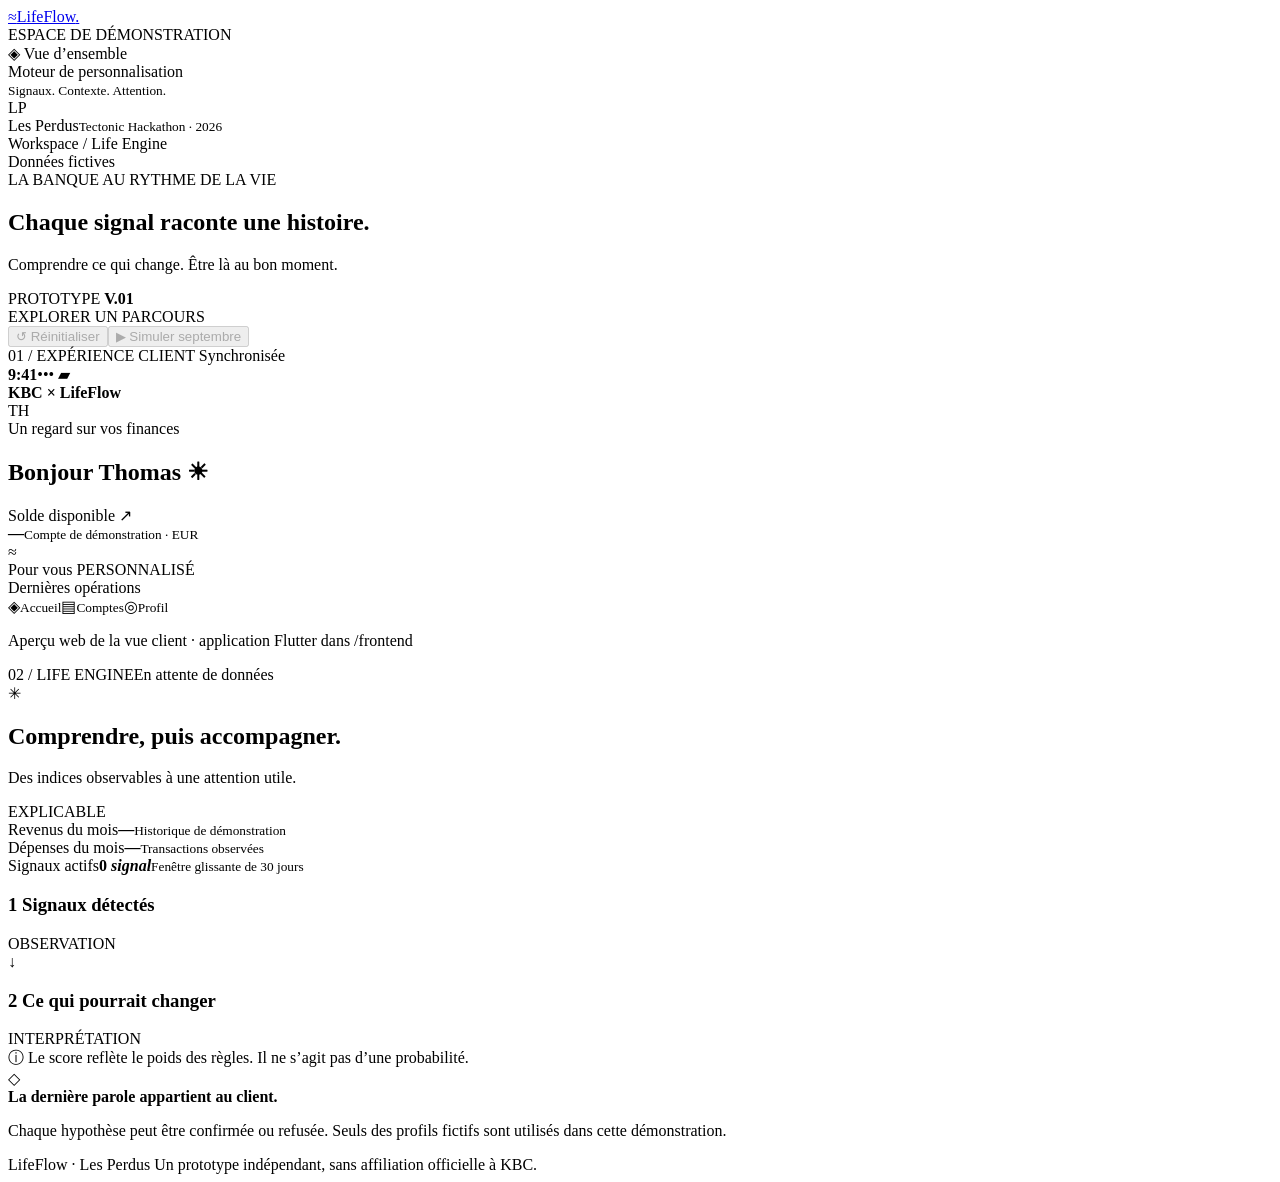
==== dashboard/index.html @ b4133b8f "first version" ====
<!doctype html>
<html lang="fr">
<head>
  <meta charset="utf-8"><meta name="viewport" content="width=device-width, initial-scale=1">
  <title>LifeFlow — Chaque vie a son rythme</title>
  <link rel="stylesheet" href="/assets/style.css">
  <script src="/assets/app.js" defer></script>
</head>
<body>
  <aside class="sidebar">
    <a class="brand" href="/" aria-label="Accueil LifeFlow"><span class="brand-icon">≈</span>LifeFlow<span class="brand-dot">.</span></a>
    <div class="workspace-label">ESPACE DE DÉMONSTRATION</div>
    <div class="nav-item active"><span>◈</span> Vue d’ensemble</div>
    <div class="sidebar-note"><span class="small-circle"></span> Moteur de personnalisation<br><small>Signaux. Contexte. Attention.</small></div>
    <div class="sidebar-bottom"><div class="team-avatar">LP</div><div>Les Perdus<small>Tectonic Hackathon · 2026</small></div></div>
  </aside>
  <main>
    <header><div class="breadcrumb">Workspace <span>/</span> Life Engine</div><div class="demo-pill"><i></i> Données fictives</div></header>
    <section class="heading"><div><div class="eyebrow">LA BANQUE AU RYTHME DE LA VIE</div><h1>Chaque signal raconte une histoire.</h1><p>Comprendre ce qui change. Être là au bon moment.</p></div><div class="version">PROTOTYPE <b>V.01</b></div></section>
    <div id="error" class="error" role="alert" hidden></div>
    <form id="token-form" class="token-form" hidden><label>Jeton de démonstration <input id="token" type="password" autocomplete="off" required></label><button class="primary">Se connecter</button></form>
    <section class="toolbar"><div><span class="control-label">EXPLORER UN PARCOURS</span><div id="customers" class="customer-tabs" role="group" aria-label="Clients"></div></div><div class="simulation-controls"><button id="reset" class="secondary" disabled>↺ Réinitialiser</button><button id="simulate" class="primary" disabled>▶ Simuler septembre</button></div></section>
    <div class="workspace">
      <section class="customer-column"><div class="section-label"><span>01 / EXPÉRIENCE CLIENT</span><span class="live"><i></i> Synchronisée</span></div>
        <div class="phone"><div class="phone-top"><b>9:41</b><span>••• ▰</span></div><div class="bank-header"><strong>KBC <span>× LifeFlow</span></strong><div class="avatar" id="phone-avatar">TH</div></div>
          <div class="greeting">Un regard sur vos finances</div><h2 id="greeting">Bonjour Thomas <span>☀</span></h2>
          <div class="balance-card"><div>Solde disponible <span>↗</span></div><strong id="balance">—</strong><small>Compte de démonstration · EUR</small><div class="card-decoration">≈</div></div>
          <div class="phone-section-title">Pour vous <span class="personal-badge">PERSONNALISÉ</span></div>
          <div id="personalization" aria-live="polite"></div>
          <div class="phone-section-title">Dernières opérations <span id="period"></span></div><div id="transactions"></div>
          <div class="phone-nav"><span class="selected">◈<small>Accueil</small></span><span>▤<small>Comptes</small></span><span>◎<small>Profil</small></span></div>
        </div><p class="phone-caption">Aperçu web de la vue client · application Flutter dans /frontend</p>
      </section>
      <section class="engine-column"><div class="section-label"><span>02 / LIFE ENGINE</span><span id="engine-status">En attente de données</span></div>
        <div class="engine-intro"><div class="engine-icon">✳</div><div><h2>Comprendre, puis accompagner.</h2><p>Des indices observables à une attention utile.</p></div><span class="outline-badge">EXPLICABLE</span></div>
        <div class="stats"><div><span>Revenus du mois</span><strong id="income">—</strong><small id="month">Historique de démonstration</small></div><div><span>Dépenses du mois</span><strong id="expenses">—</strong><small>Transactions observées</small></div><div><span>Signaux actifs</span><strong id="signal-count">0 <em>signal</em></strong><small>Fenêtre glissante de 30 jours</small></div></div>
        <article class="panel"><div class="panel-heading"><h3><span class="step">1</span> Signaux détectés</h3><span class="muted">OBSERVATION</span></div><div id="signals"></div></article>
        <div class="connector">↓</div>
        <article class="panel"><div class="panel-heading"><h3><span class="step">2</span> Ce qui pourrait changer</h3><span class="muted">INTERPRÉTATION</span></div><div id="events"></div><div class="score-note">ⓘ Le score reflète le poids des règles. Il ne s’agit pas d’une probabilité.</div></article>
        <div class="trust-card"><span>◇</span><div><strong>La dernière parole appartient au client.</strong><p>Chaque hypothèse peut être confirmée ou refusée. Seuls des profils fictifs sont utilisés dans cette démonstration.</p></div></div>
      </section>
    </div><footer>LifeFlow · Les Perdus <span>Un prototype indépendant, sans affiliation officielle à KBC.</span></footer>
  </main>
  <dialog id="plan-dialog"><button id="close-dialog" class="dialog-close" aria-label="Fermer">×</button><div class="eyebrow">VOTRE PROCHAINE ÉTAPE</div><h2 id="plan-title"></h2><p id="plan-copy"></p><small>Une piste de réflexion pour cette démonstration.</small></dialog>
</body>
</html>
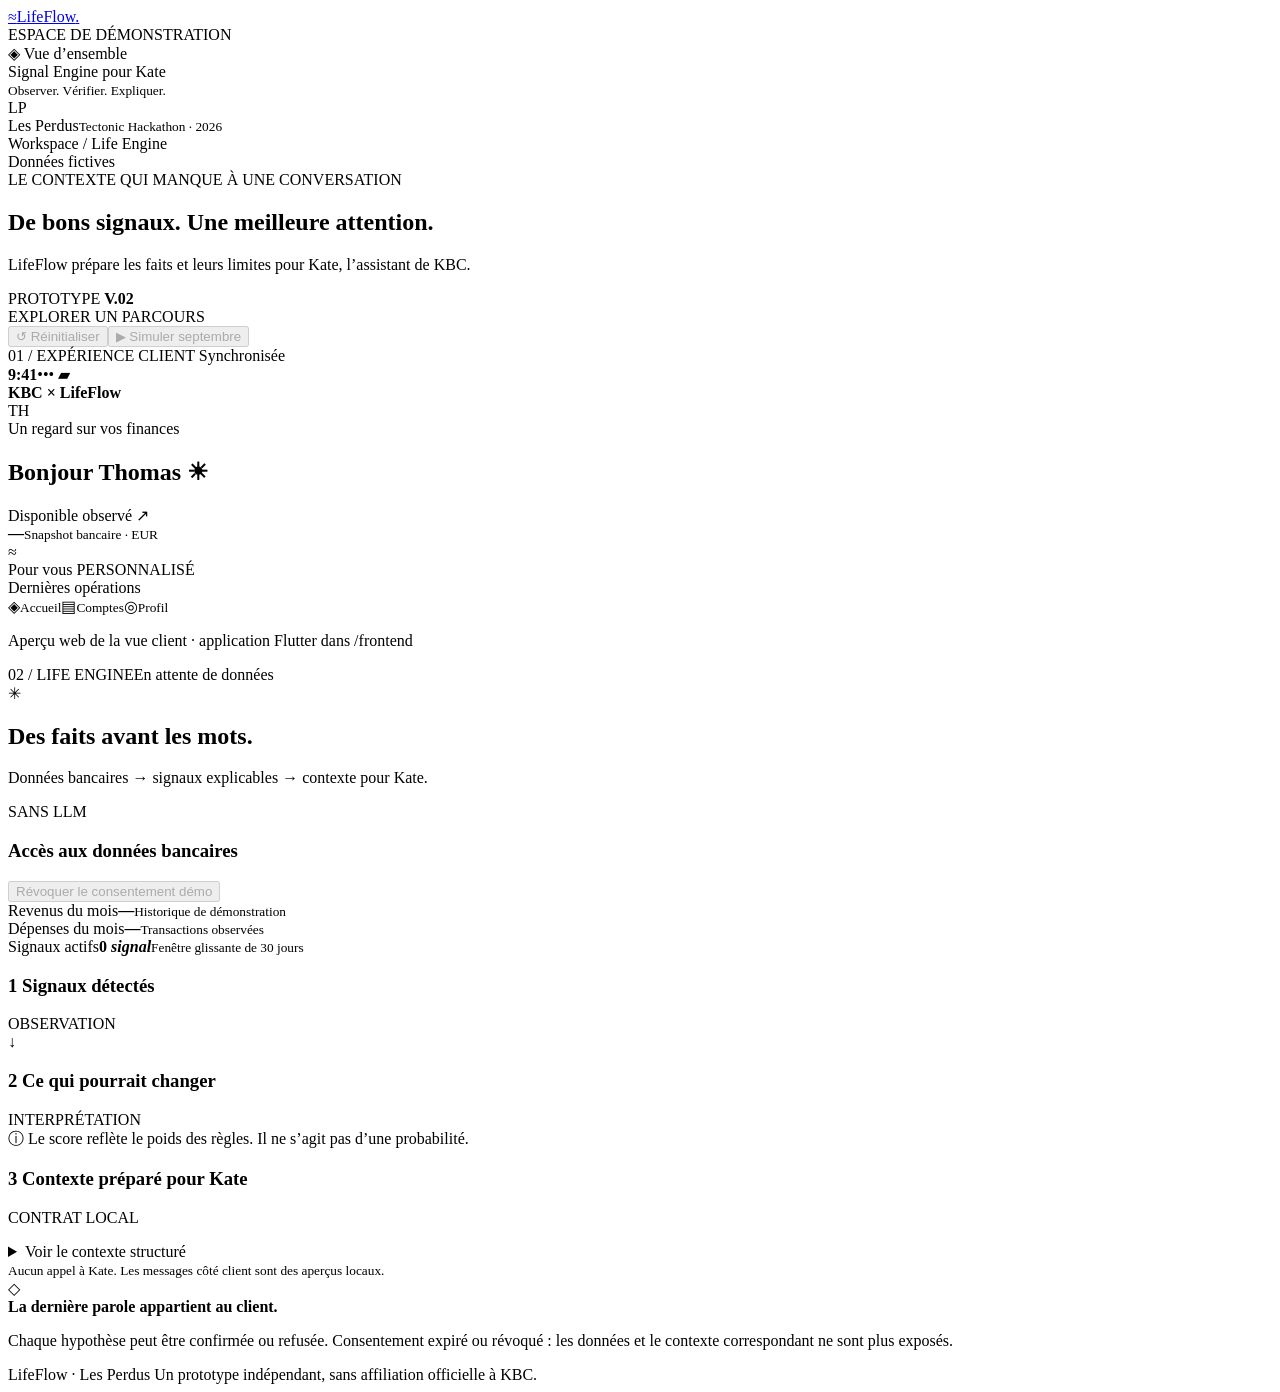
==== commit d5ac2b55: "modif DB kbc" ====
--- a/dashboard/index.html
+++ b/dashboard/index.html
@@ -11,12 +11,12 @@
     <a class="brand" href="/" aria-label="Accueil LifeFlow"><span class="brand-icon">≈</span>LifeFlow<span class="brand-dot">.</span></a>
     <div class="workspace-label">ESPACE DE DÉMONSTRATION</div>
     <div class="nav-item active"><span>◈</span> Vue d’ensemble</div>
-    <div class="sidebar-note"><span class="small-circle"></span> Moteur de personnalisation<br><small>Signaux. Contexte. Attention.</small></div>
+    <div class="sidebar-note"><span class="small-circle"></span> Signal Engine pour Kate<br><small>Observer. Vérifier. Expliquer.</small></div>
     <div class="sidebar-bottom"><div class="team-avatar">LP</div><div>Les Perdus<small>Tectonic Hackathon · 2026</small></div></div>
   </aside>
   <main>
     <header><div class="breadcrumb">Workspace <span>/</span> Life Engine</div><div class="demo-pill"><i></i> Données fictives</div></header>
-    <section class="heading"><div><div class="eyebrow">LA BANQUE AU RYTHME DE LA VIE</div><h1>Chaque signal raconte une histoire.</h1><p>Comprendre ce qui change. Être là au bon moment.</p></div><div class="version">PROTOTYPE <b>V.01</b></div></section>
+    <section class="heading"><div><div class="eyebrow">LE CONTEXTE QUI MANQUE À UNE CONVERSATION</div><h1>De bons signaux. Une meilleure attention.</h1><p>LifeFlow prépare les faits et leurs limites pour Kate, l’assistant de KBC.</p></div><div class="version">PROTOTYPE <b>V.02</b></div></section>
     <div id="error" class="error" role="alert" hidden></div>
     <form id="token-form" class="token-form" hidden><label>Jeton de démonstration <input id="token" type="password" autocomplete="off" required></label><button class="primary">Se connecter</button></form>
     <section class="toolbar"><div><span class="control-label">EXPLORER UN PARCOURS</span><div id="customers" class="customer-tabs" role="group" aria-label="Clients"></div></div><div class="simulation-controls"><button id="reset" class="secondary" disabled>↺ Réinitialiser</button><button id="simulate" class="primary" disabled>▶ Simuler septembre</button></div></section>
@@ -24,7 +24,8 @@
       <section class="customer-column"><div class="section-label"><span>01 / EXPÉRIENCE CLIENT</span><span class="live"><i></i> Synchronisée</span></div>
         <div class="phone"><div class="phone-top"><b>9:41</b><span>••• ▰</span></div><div class="bank-header"><strong>KBC <span>× LifeFlow</span></strong><div class="avatar" id="phone-avatar">TH</div></div>
           <div class="greeting">Un regard sur vos finances</div><h2 id="greeting">Bonjour Thomas <span>☀</span></h2>
-          <div class="balance-card"><div>Solde disponible <span>↗</span></div><strong id="balance">—</strong><small>Compte de démonstration · EUR</small><div class="card-decoration">≈</div></div>
+          <div class="balance-card"><div>Disponible observé <span>↗</span></div><strong id="balance">—</strong><small id="balance-note">Snapshot bancaire · EUR</small><div class="card-decoration">≈</div></div>
+          <div id="credit-note" class="credit-note" hidden></div>
           <div class="phone-section-title">Pour vous <span class="personal-badge">PERSONNALISÉ</span></div>
           <div id="personalization" aria-live="polite"></div>
           <div class="phone-section-title">Dernières opérations <span id="period"></span></div><div id="transactions"></div>
@@ -32,12 +33,14 @@
         </div><p class="phone-caption">Aperçu web de la vue client · application Flutter dans /frontend</p>
       </section>
       <section class="engine-column"><div class="section-label"><span>02 / LIFE ENGINE</span><span id="engine-status">En attente de données</span></div>
-        <div class="engine-intro"><div class="engine-icon">✳</div><div><h2>Comprendre, puis accompagner.</h2><p>Des indices observables à une attention utile.</p></div><span class="outline-badge">EXPLICABLE</span></div>
+        <div class="engine-intro"><div class="engine-icon">✳</div><div><h2>Des faits avant les mots.</h2><p>Données bancaires → signaux explicables → contexte pour Kate.</p></div><span class="outline-badge">SANS LLM</span></div>
+        <article class="panel banking-panel"><div class="panel-heading"><h3>Accès aux données bancaires</h3><span id="consent-status" class="outline-badge"></span></div><div id="consent-summary"></div><div id="accounts"></div><button id="consent-toggle" class="secondary" disabled>Révoquer le consentement démo</button></article>
         <div class="stats"><div><span>Revenus du mois</span><strong id="income">—</strong><small id="month">Historique de démonstration</small></div><div><span>Dépenses du mois</span><strong id="expenses">—</strong><small>Transactions observées</small></div><div><span>Signaux actifs</span><strong id="signal-count">0 <em>signal</em></strong><small>Fenêtre glissante de 30 jours</small></div></div>
-        <article class="panel"><div class="panel-heading"><h3><span class="step">1</span> Signaux détectés</h3><span class="muted">OBSERVATION</span></div><div id="signals"></div></article>
+        <article class="panel"><div class="panel-heading"><h3><span class="step">1</span> Signaux détectés</h3><span class="muted">OBSERVATION</span></div><div id="signals"></div><div id="quality" class="quality-note"></div></article>
         <div class="connector">↓</div>
         <article class="panel"><div class="panel-heading"><h3><span class="step">2</span> Ce qui pourrait changer</h3><span class="muted">INTERPRÉTATION</span></div><div id="events"></div><div class="score-note">ⓘ Le score reflète le poids des règles. Il ne s’agit pas d’une probabilité.</div></article>
-        <div class="trust-card"><span>◇</span><div><strong>La dernière parole appartient au client.</strong><p>Chaque hypothèse peut être confirmée ou refusée. Seuls des profils fictifs sont utilisés dans cette démonstration.</p></div></div>
+        <article class="panel kate-panel"><div class="panel-heading"><h3><span class="step">3</span> Contexte préparé pour Kate</h3><span class="outline-badge">CONTRAT LOCAL</span></div><p id="kate-summary"></p><details><summary>Voir le contexte structuré</summary><pre id="kate-context"></pre></details><small>Aucun appel à Kate. Les messages côté client sont des aperçus locaux.</small></article>
+        <div class="trust-card"><span>◇</span><div><strong>La dernière parole appartient au client.</strong><p>Chaque hypothèse peut être confirmée ou refusée. Consentement expiré ou révoqué : les données et le contexte correspondant ne sont plus exposés.</p></div></div>
       </section>
     </div><footer>LifeFlow · Les Perdus <span>Un prototype indépendant, sans affiliation officielle à KBC.</span></footer>
   </main>
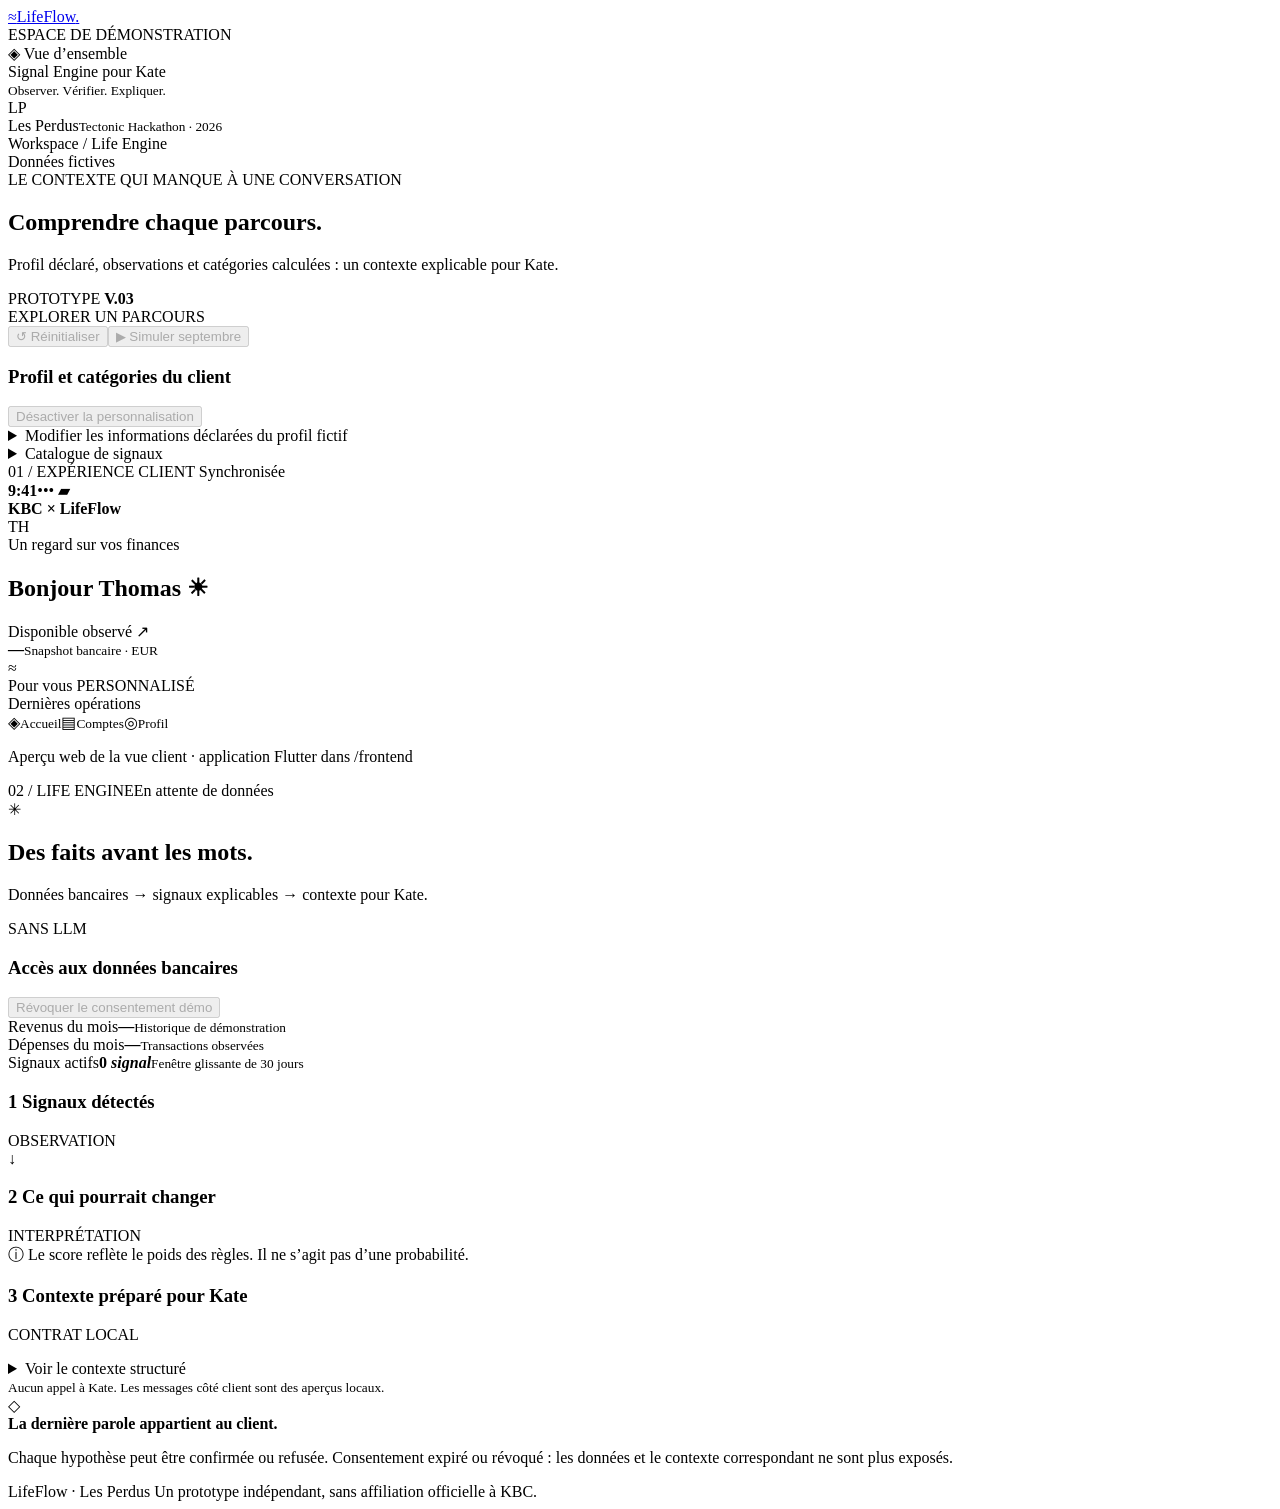
==== commit 5a4dfbd4: "better signal: 40 new signal" ====
--- a/dashboard/index.html
+++ b/dashboard/index.html
@@ -16,10 +16,11 @@
   </aside>
   <main>
     <header><div class="breadcrumb">Workspace <span>/</span> Life Engine</div><div class="demo-pill"><i></i> Données fictives</div></header>
-    <section class="heading"><div><div class="eyebrow">LE CONTEXTE QUI MANQUE À UNE CONVERSATION</div><h1>De bons signaux. Une meilleure attention.</h1><p>LifeFlow prépare les faits et leurs limites pour Kate, l’assistant de KBC.</p></div><div class="version">PROTOTYPE <b>V.02</b></div></section>
+    <section class="heading"><div><div class="eyebrow">LE CONTEXTE QUI MANQUE À UNE CONVERSATION</div><h1>Comprendre chaque parcours.</h1><p>Profil déclaré, observations et catégories calculées : un contexte explicable pour Kate.</p></div><div class="version">PROTOTYPE <b>V.03</b></div></section>
     <div id="error" class="error" role="alert" hidden></div>
     <form id="token-form" class="token-form" hidden><label>Jeton de démonstration <input id="token" type="password" autocomplete="off" required></label><button class="primary">Se connecter</button></form>
     <section class="toolbar"><div><span class="control-label">EXPLORER UN PARCOURS</span><div id="customers" class="customer-tabs" role="group" aria-label="Clients"></div></div><div class="simulation-controls"><button id="reset" class="secondary" disabled>↺ Réinitialiser</button><button id="simulate" class="primary" disabled>▶ Simuler septembre</button></div></section>
+    <section class="panel profile-panel"><div class="panel-heading"><h3>Profil et catégories du client</h3><span id="profile-status" class="outline-badge"></span></div><div id="profile-categories"></div><p id="profile-note"></p><div class="profile-actions"><button id="personalization-toggle" class="secondary" disabled>Désactiver la personnalisation</button></div><details><summary>Modifier les informations déclarées du profil fictif</summary><form id="profile-form"><label>Date de naissance (facultatif)<input id="profile-birth" type="date"></label><label>Situation professionnelle<select id="profile-employment"><option value="unknown">Inconnue</option><option value="student">Étudiant</option><option value="employed">Salarié</option><option value="self_employed">Indépendant</option><option value="unemployed">Sans emploi</option><option value="retired">Retraité</option></select></label><label>Situation familiale<select id="profile-household"><option value="unknown">Inconnue</option><option value="single">Célibataire</option><option value="married">Marié</option><option value="cohabiting">Cohabitant</option><option value="divorced">Divorcé</option></select></label><label>Personnes à charge<input id="profile-dependents" type="number" min="0" max="30"></label><button class="primary" id="profile-save">Enregistrer le profil fictif</button></form></details><details id="catalog-details"><summary id="catalog-summary">Catalogue de signaux</summary><div id="catalog-signals"></div></details></section>
     <div class="workspace">
       <section class="customer-column"><div class="section-label"><span>01 / EXPÉRIENCE CLIENT</span><span class="live"><i></i> Synchronisée</span></div>
         <div class="phone"><div class="phone-top"><b>9:41</b><span>••• ▰</span></div><div class="bank-header"><strong>KBC <span>× LifeFlow</span></strong><div class="avatar" id="phone-avatar">TH</div></div>
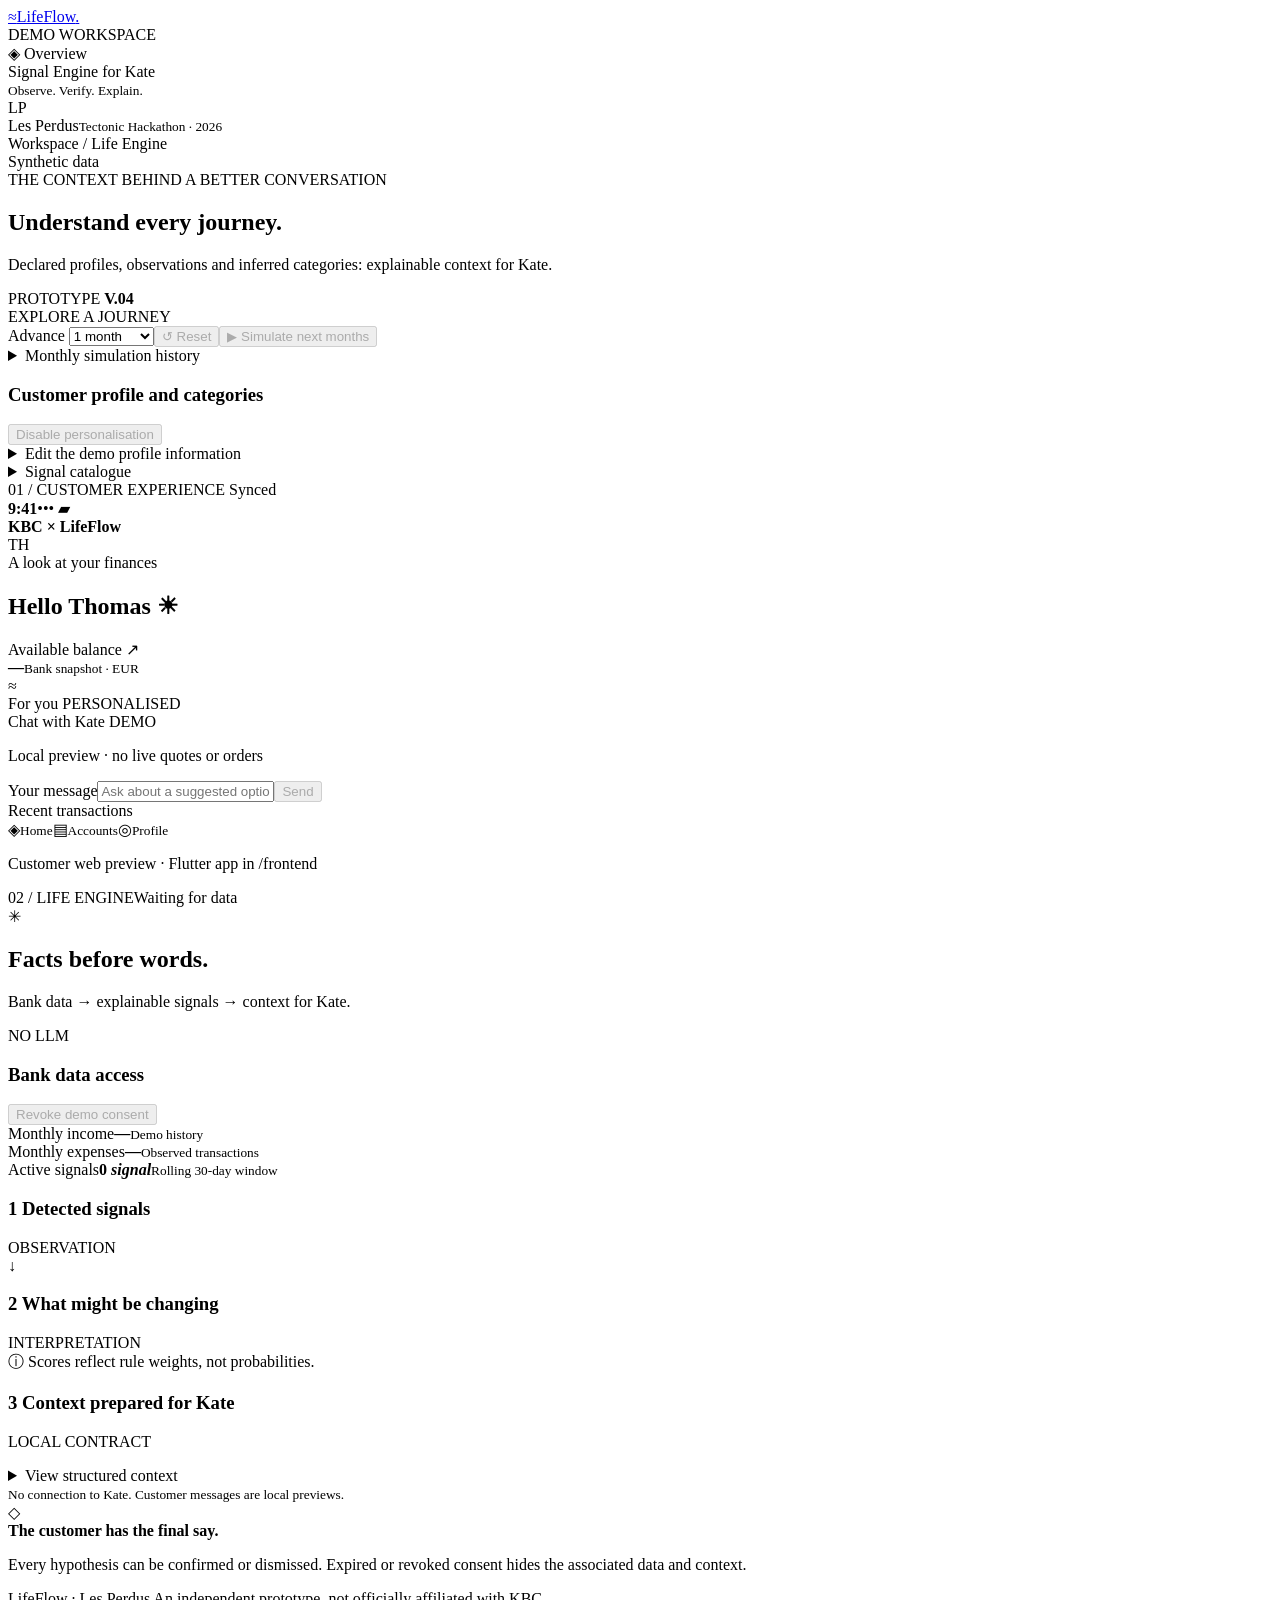
==== commit 7255d170: "final fix" ====
--- a/dashboard/index.html
+++ b/dashboard/index.html
@@ -1,50 +1,52 @@
 <!doctype html>
-<html lang="fr">
+<html lang="en">
 <head>
   <meta charset="utf-8"><meta name="viewport" content="width=device-width, initial-scale=1">
-  <title>LifeFlow — Chaque vie a son rythme</title>
-  <link rel="stylesheet" href="/assets/style.css">
-  <script src="/assets/app.js" defer></script>
+  <title>LifeFlow — Every life has its rhythm</title>
+  <link rel="stylesheet" href="/assets/style.css?v=0.4.1">
+  <script src="/assets/app.js?v=0.4.1" defer></script>
 </head>
 <body>
   <aside class="sidebar">
-    <a class="brand" href="/" aria-label="Accueil LifeFlow"><span class="brand-icon">≈</span>LifeFlow<span class="brand-dot">.</span></a>
-    <div class="workspace-label">ESPACE DE DÉMONSTRATION</div>
-    <div class="nav-item active"><span>◈</span> Vue d’ensemble</div>
-    <div class="sidebar-note"><span class="small-circle"></span> Signal Engine pour Kate<br><small>Observer. Vérifier. Expliquer.</small></div>
+    <a class="brand" href="/" aria-label="LifeFlow home"><span class="brand-icon">≈</span>LifeFlow<span class="brand-dot">.</span></a>
+    <div class="workspace-label">DEMO WORKSPACE</div>
+    <div class="nav-item active"><span>◈</span> Overview</div>
+    <div class="sidebar-note"><span class="small-circle"></span> Signal Engine for Kate<br><small>Observe. Verify. Explain.</small></div>
     <div class="sidebar-bottom"><div class="team-avatar">LP</div><div>Les Perdus<small>Tectonic Hackathon · 2026</small></div></div>
   </aside>
   <main>
-    <header><div class="breadcrumb">Workspace <span>/</span> Life Engine</div><div class="demo-pill"><i></i> Données fictives</div></header>
-    <section class="heading"><div><div class="eyebrow">LE CONTEXTE QUI MANQUE À UNE CONVERSATION</div><h1>Comprendre chaque parcours.</h1><p>Profil déclaré, observations et catégories calculées : un contexte explicable pour Kate.</p></div><div class="version">PROTOTYPE <b>V.03</b></div></section>
+    <header><div class="breadcrumb">Workspace <span>/</span> Life Engine</div><div class="demo-pill"><i></i> Synthetic data</div></header>
+    <section class="heading"><div><div class="eyebrow">THE CONTEXT BEHIND A BETTER CONVERSATION</div><h1>Understand every journey.</h1><p>Declared profiles, observations and inferred categories: explainable context for Kate.</p></div><div class="version">PROTOTYPE <b>V.04</b></div></section>
     <div id="error" class="error" role="alert" hidden></div>
-    <form id="token-form" class="token-form" hidden><label>Jeton de démonstration <input id="token" type="password" autocomplete="off" required></label><button class="primary">Se connecter</button></form>
-    <section class="toolbar"><div><span class="control-label">EXPLORER UN PARCOURS</span><div id="customers" class="customer-tabs" role="group" aria-label="Clients"></div></div><div class="simulation-controls"><button id="reset" class="secondary" disabled>↺ Réinitialiser</button><button id="simulate" class="primary" disabled>▶ Simuler septembre</button></div></section>
-    <section class="panel profile-panel"><div class="panel-heading"><h3>Profil et catégories du client</h3><span id="profile-status" class="outline-badge"></span></div><div id="profile-categories"></div><p id="profile-note"></p><div class="profile-actions"><button id="personalization-toggle" class="secondary" disabled>Désactiver la personnalisation</button></div><details><summary>Modifier les informations déclarées du profil fictif</summary><form id="profile-form"><label>Date de naissance (facultatif)<input id="profile-birth" type="date"></label><label>Situation professionnelle<select id="profile-employment"><option value="unknown">Inconnue</option><option value="student">Étudiant</option><option value="employed">Salarié</option><option value="self_employed">Indépendant</option><option value="unemployed">Sans emploi</option><option value="retired">Retraité</option></select></label><label>Situation familiale<select id="profile-household"><option value="unknown">Inconnue</option><option value="single">Célibataire</option><option value="married">Marié</option><option value="cohabiting">Cohabitant</option><option value="divorced">Divorcé</option></select></label><label>Personnes à charge<input id="profile-dependents" type="number" min="0" max="30"></label><button class="primary" id="profile-save">Enregistrer le profil fictif</button></form></details><details id="catalog-details"><summary id="catalog-summary">Catalogue de signaux</summary><div id="catalog-signals"></div></details></section>
+    <form id="token-form" class="token-form" hidden><label>Demo token <input id="token" type="password" autocomplete="off" required></label><button class="primary">Sign in</button></form>
+    <section class="toolbar"><div><span class="control-label">EXPLORE A JOURNEY</span><div id="customers" class="customer-tabs" role="group" aria-label="Customers"></div></div><div class="simulation-controls"><label>Advance <select id="simulation-months" aria-label="Months to simulate"><option value="1">1 month</option><option value="3">3 months</option><option value="6">6 months</option><option value="12">12 months</option></select></label><button id="reset" class="secondary" disabled>↺ Reset</button><button id="simulate" class="primary" disabled>▶ Simulate next months</button></div></section>
+    <section class="panel"><details><summary>Monthly simulation history</summary><div id="simulation-timeline"></div></details></section>
+    <section class="panel profile-panel"><div class="panel-heading"><h3>Customer profile and categories</h3><span id="profile-status" class="outline-badge"></span></div><div id="profile-categories"></div><p id="profile-note"></p><div class="profile-actions"><button id="personalization-toggle" class="secondary" disabled>Disable personalisation</button></div><details><summary>Edit the demo profile information</summary><form id="profile-form"><label>Date of birth (optional)<input id="profile-birth" type="date"></label><label>Employment status<select id="profile-employment"><option value="unknown">Unknown</option><option value="student">Student</option><option value="employed">Employed</option><option value="self_employed">Self-employed</option><option value="unemployed">Unemployed</option><option value="retired">Retired</option></select></label><label>Household status<select id="profile-household"><option value="unknown">Unknown</option><option value="single">Single</option><option value="married">Married</option><option value="cohabiting">Cohabiting</option><option value="divorced">Divorced</option></select></label><label>Dependants<input id="profile-dependents" type="number" min="0" max="30"></label><button class="primary" id="profile-save">Save demo profile</button></form></details><details id="catalog-details"><summary id="catalog-summary">Signal catalogue</summary><div id="catalog-signals"></div></details></section>
     <div class="workspace">
-      <section class="customer-column"><div class="section-label"><span>01 / EXPÉRIENCE CLIENT</span><span class="live"><i></i> Synchronisée</span></div>
+      <section class="customer-column"><div class="section-label"><span>01 / CUSTOMER EXPERIENCE</span><span class="live"><i></i> Synced</span></div>
         <div class="phone"><div class="phone-top"><b>9:41</b><span>••• ▰</span></div><div class="bank-header"><strong>KBC <span>× LifeFlow</span></strong><div class="avatar" id="phone-avatar">TH</div></div>
-          <div class="greeting">Un regard sur vos finances</div><h2 id="greeting">Bonjour Thomas <span>☀</span></h2>
-          <div class="balance-card"><div>Disponible observé <span>↗</span></div><strong id="balance">—</strong><small id="balance-note">Snapshot bancaire · EUR</small><div class="card-decoration">≈</div></div>
+          <div class="greeting">A look at your finances</div><h2 id="greeting">Hello Thomas <span>☀</span></h2>
+          <div class="balance-card"><div>Available balance <span>↗</span></div><strong id="balance">—</strong><small id="balance-note">Bank snapshot · EUR</small><div class="card-decoration">≈</div></div>
           <div id="credit-note" class="credit-note" hidden></div>
-          <div class="phone-section-title">Pour vous <span class="personal-badge">PERSONNALISÉ</span></div>
+          <div class="phone-section-title">For you <span class="personal-badge">PERSONALISED</span></div>
           <div id="personalization" aria-live="polite"></div>
-          <div class="phone-section-title">Dernières opérations <span id="period"></span></div><div id="transactions"></div>
-          <div class="phone-nav"><span class="selected">◈<small>Accueil</small></span><span>▤<small>Comptes</small></span><span>◎<small>Profil</small></span></div>
-        </div><p class="phone-caption">Aperçu web de la vue client · application Flutter dans /frontend</p>
+          <section class="kate-chat" aria-label="Kate chat preview"><div class="phone-section-title">Chat with Kate <span class="personal-badge">DEMO</span></div><p class="chat-note">Local preview · no live quotes or orders</p><p id="chat-intro"></p><div id="chat-proposals"></div><div id="chat-messages" role="log" aria-live="polite"></div><form id="chat-form"><label class="chat-label" for="chat-input">Your message</label><input id="chat-input" maxlength="1000" placeholder="Ask about a suggested option…" autocomplete="off"><button id="chat-send" class="primary" disabled>Send</button></form></section>
+          <div class="phone-section-title">Recent transactions <span id="period"></span></div><div id="transactions"></div>
+          <div class="phone-nav"><span class="selected">◈<small>Home</small></span><span>▤<small>Accounts</small></span><span>◎<small>Profile</small></span></div>
+        </div><p class="phone-caption">Customer web preview · Flutter app in /frontend</p>
       </section>
-      <section class="engine-column"><div class="section-label"><span>02 / LIFE ENGINE</span><span id="engine-status">En attente de données</span></div>
-        <div class="engine-intro"><div class="engine-icon">✳</div><div><h2>Des faits avant les mots.</h2><p>Données bancaires → signaux explicables → contexte pour Kate.</p></div><span class="outline-badge">SANS LLM</span></div>
-        <article class="panel banking-panel"><div class="panel-heading"><h3>Accès aux données bancaires</h3><span id="consent-status" class="outline-badge"></span></div><div id="consent-summary"></div><div id="accounts"></div><button id="consent-toggle" class="secondary" disabled>Révoquer le consentement démo</button></article>
-        <div class="stats"><div><span>Revenus du mois</span><strong id="income">—</strong><small id="month">Historique de démonstration</small></div><div><span>Dépenses du mois</span><strong id="expenses">—</strong><small>Transactions observées</small></div><div><span>Signaux actifs</span><strong id="signal-count">0 <em>signal</em></strong><small>Fenêtre glissante de 30 jours</small></div></div>
-        <article class="panel"><div class="panel-heading"><h3><span class="step">1</span> Signaux détectés</h3><span class="muted">OBSERVATION</span></div><div id="signals"></div><div id="quality" class="quality-note"></div></article>
+      <section class="engine-column"><div class="section-label"><span>02 / LIFE ENGINE</span><span id="engine-status">Waiting for data</span></div>
+        <div class="engine-intro"><div class="engine-icon">✳</div><div><h2>Facts before words.</h2><p>Bank data → explainable signals → context for Kate.</p></div><span class="outline-badge">NO LLM</span></div>
+        <article class="panel banking-panel"><div class="panel-heading"><h3>Bank data access</h3><span id="consent-status" class="outline-badge"></span></div><div id="consent-summary"></div><div id="accounts"></div><button id="consent-toggle" class="secondary" disabled>Revoke demo consent</button></article>
+        <div class="stats"><div><span>Monthly income</span><strong id="income">—</strong><small id="month">Demo history</small></div><div><span>Monthly expenses</span><strong id="expenses">—</strong><small>Observed transactions</small></div><div><span>Active signals</span><strong id="signal-count">0 <em>signal</em></strong><small>Rolling 30-day window</small></div></div>
+        <article class="panel"><div class="panel-heading"><h3><span class="step">1</span> Detected signals</h3><span class="muted">OBSERVATION</span></div><div id="signals"></div><div id="quality" class="quality-note"></div></article>
         <div class="connector">↓</div>
-        <article class="panel"><div class="panel-heading"><h3><span class="step">2</span> Ce qui pourrait changer</h3><span class="muted">INTERPRÉTATION</span></div><div id="events"></div><div class="score-note">ⓘ Le score reflète le poids des règles. Il ne s’agit pas d’une probabilité.</div></article>
-        <article class="panel kate-panel"><div class="panel-heading"><h3><span class="step">3</span> Contexte préparé pour Kate</h3><span class="outline-badge">CONTRAT LOCAL</span></div><p id="kate-summary"></p><details><summary>Voir le contexte structuré</summary><pre id="kate-context"></pre></details><small>Aucun appel à Kate. Les messages côté client sont des aperçus locaux.</small></article>
-        <div class="trust-card"><span>◇</span><div><strong>La dernière parole appartient au client.</strong><p>Chaque hypothèse peut être confirmée ou refusée. Consentement expiré ou révoqué : les données et le contexte correspondant ne sont plus exposés.</p></div></div>
+        <article class="panel"><div class="panel-heading"><h3><span class="step">2</span> What might be changing</h3><span class="muted">INTERPRETATION</span></div><div id="events"></div><div class="score-note">ⓘ Scores reflect rule weights, not probabilities.</div></article>
+        <article class="panel kate-panel"><div class="panel-heading"><h3><span class="step">3</span> Context prepared for Kate</h3><span class="outline-badge">LOCAL CONTRACT</span></div><p id="kate-summary"></p><details><summary>View structured context</summary><pre id="kate-context"></pre></details><small>No connection to Kate. Customer messages are local previews.</small></article>
+        <div class="trust-card"><span>◇</span><div><strong>The customer has the final say.</strong><p>Every hypothesis can be confirmed or dismissed. Expired or revoked consent hides the associated data and context.</p></div></div>
       </section>
-    </div><footer>LifeFlow · Les Perdus <span>Un prototype indépendant, sans affiliation officielle à KBC.</span></footer>
+    </div><footer>LifeFlow · Les Perdus <span>An independent prototype, not officially affiliated with KBC.</span></footer>
   </main>
-  <dialog id="plan-dialog"><button id="close-dialog" class="dialog-close" aria-label="Fermer">×</button><div class="eyebrow">VOTRE PROCHAINE ÉTAPE</div><h2 id="plan-title"></h2><p id="plan-copy"></p><small>Une piste de réflexion pour cette démonstration.</small></dialog>
+  <dialog id="plan-dialog"><button id="close-dialog" class="dialog-close" aria-label="Close">×</button><div class="eyebrow">YOUR NEXT STEP</div><h2 id="plan-title"></h2><p id="plan-copy"></p><small>An option to explore in this demo.</small></dialog>
 </body>
 </html>
